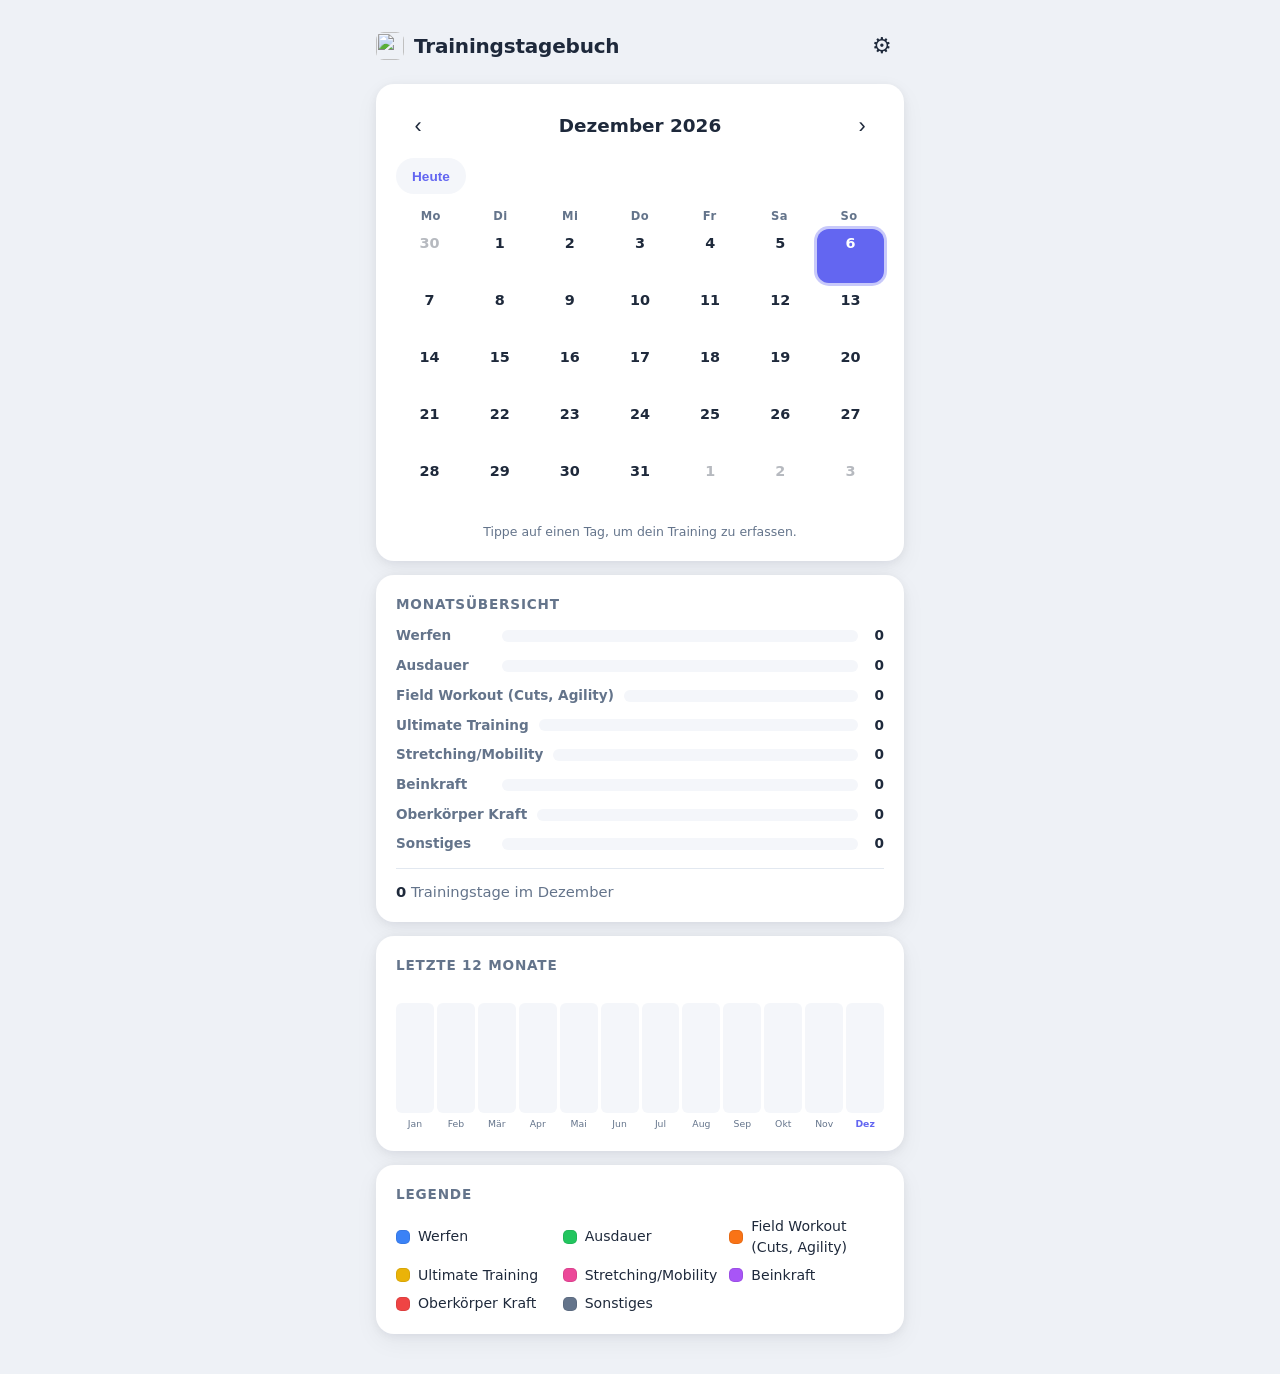
==== index.html @ 88069535 "initial commit" ====
<!DOCTYPE html>
<html lang="de">
<head>
  <meta charset="UTF-8">
  <!-- viewport-fit=cover: Notch/Safe-Area; resizes-content: Tastatur schiebt Sheet hoch -->
  <meta name="viewport" content="width=device-width, initial-scale=1, viewport-fit=cover, interactive-widget=resizes-content">
  <meta name="description" content="Persönliches Trainingstagebuch für Ultimate Frisbee">
  <!-- Theme-Farbe je Hell/Dunkel-Modus, damit installierte App "nativ" wirkt -->
  <meta name="theme-color" media="(prefers-color-scheme: light)" content="#eef1f6">
  <meta name="theme-color" media="(prefers-color-scheme: dark)" content="#0f1420">
  <meta name="mobile-web-app-capable" content="yes">
  <meta name="apple-mobile-web-app-capable" content="yes">
  <meta name="apple-mobile-web-app-status-bar-style" content="default">
  <link rel="manifest" href="manifest.webmanifest">
  <link rel="icon" href="icons/icon-192.png" type="image/png">
  <link rel="apple-touch-icon" href="icons/icon-192.png">
  <title>Trainingstagebuch</title>
  <link rel="stylesheet" href="style.css">
</head>
<body>

  <!-- Kopfbereich -->
  <header class="app-header">
    <div class="app-title">
      <img src="icons/icon-192.png" alt="" width="28" height="28" class="app-logo">
      <h1>Trainingstagebuch</h1>
    </div>
    <button id="btnSettings" class="icon-btn" aria-label="Einstellungen"
            title="Einstellungen &amp; Backup">&#9881;&#65038;</button>
  </header>

  <main>
    <!-- Kalender-Karte -->
    <section class="card" id="calendarCard" aria-label="Monatskalender">
      <div class="cal-nav">
        <button id="btnPrev" class="icon-btn" aria-label="Voriger Monat">&#8249;</button>
        <h2 id="monthLabel" class="month-label">–</h2>
        <button id="btnNext" class="icon-btn" aria-label="Nächster Monat">&#8250;</button>
      </div>
      <button id="btnToday" class="btn-today" type="button">Heute</button>

      <div class="weekday-row" aria-hidden="true">
        <span>Mo</span><span>Di</span><span>Mi</span><span>Do</span>
        <span>Fr</span><span>Sa</span><span>So</span>
      </div>
      <!-- Wochentage generiert app.js; Swipe links/rechts wechselt den Monat -->
      <div id="calGrid" class="cal-grid"></div>
      <p class="cal-hint" aria-hidden="true">Tippe auf einen Tag, um dein Training zu erfassen.</p>
    </section>

    <!-- Monats-Zusammenfassung -->
    <section class="card" aria-label="Monatsübersicht">
      <h2 class="card-title">Monatsübersicht</h2>
      <ul id="summary" class="summary"></ul>
      <p id="summaryTotal" class="summary-total"></p>
    </section>

    <!-- Verlauf: Balkendiagramm der letzten 12 Monate -->
    <section class="card" aria-label="Verlauf der letzten 12 Monate">
      <h2 class="card-title">Letzte 12 Monate</h2>
      <!-- Gestapelte Balken generiert app.js; Höhe = Einheiten, Farbe = Kategorie -->
      <div id="chart" class="chart"></div>
    </section>

    <!-- Legende -->
    <section class="card" aria-label="Legende">
      <h2 class="card-title">Legende</h2>
      <ul id="legend" class="legend"></ul>
    </section>
  </main>

  <!-- Bottom Sheet: Tag bearbeiten -->
  <div id="backdrop" class="backdrop" hidden></div>
  <div id="sheet" class="sheet" role="dialog" aria-modal="true"
       aria-labelledby="sheetDate" hidden>
    <!-- Griffzone: Wischen nach unten schließt das Sheet -->
    <div id="sheetDrag" class="sheet-drag">
      <div class="sheet-handle" aria-hidden="true"></div>
      <div class="sheet-head">
        <h2 id="sheetDate" class="sheet-date">–</h2>
        <button id="btnCloseSheet" class="icon-btn" aria-label="Schließen">&#10005;</button>
      </div>
    </div>
    <p class="sheet-sub">Was hast du trainiert?</p>
    <div id="chipGrid" class="chip-grid"></div>
    <!-- Detail-Textfeld pro ausgewählter Einheit (generiert app.js) -->
    <div id="detailArea" class="detail-area"></div>
  </div>

  <!-- Bottom Sheet: Einstellungen / Backup -->
  <div id="settingsBackdrop" class="backdrop" hidden></div>
  <div id="settingsSheet" class="sheet" role="dialog" aria-modal="true"
       aria-labelledby="settingsTitle" hidden>
    <div id="settingsSheetDrag" class="sheet-drag">
      <div class="sheet-handle" aria-hidden="true"></div>
      <div class="sheet-head">
        <h2 id="settingsTitle" class="sheet-date">Einstellungen</h2>
        <button id="btnCloseSettings" class="icon-btn" aria-label="Schließen">&#10005;</button>
      </div>
    </div>
    <div class="settings-body">
      <p class="settings-info" id="dataInfo"></p>
      <button id="btnExport" class="btn btn-primary" type="button">Daten exportieren</button>
      <button id="btnImport" class="btn" type="button">Daten importieren</button>
      <input id="fileImport" type="file" accept=".json,application/json" hidden>

      <!-- Bestätigung vor dem Import-Überschreiben -->
      <div id="importConfirm" class="import-confirm" hidden>
        <p id="importInfo" class="settings-info"></p>
        <div class="confirm-row">
          <button id="btnImportCancel" class="btn" type="button">Abbrechen</button>
          <button id="btnImportConfirm" class="btn btn-danger" type="button">Überschreiben</button>
        </div>
      </div>
    </div>
  </div>

  <!-- Kurze Statusmeldung (z. B. "Gespeichert", Import-Fehler) -->
  <div id="toast" class="toast" role="status" aria-live="polite" hidden></div>

  <script src="app.js"></script>
</body>
</html>
---- style.css ----
/* ============================================================
   Trainingstagebuch – Styles
   Mobile-first, Hell/Dunkel via prefers-color-scheme (CSS-Variablen)
   ============================================================ */

:root {
  --bg: #eef1f6;
  --surface: #ffffff;
  --surface-2: #f4f6fa;
  --text: #1e293b;
  --text-muted: #64748b;
  --border: #e2e8f0;
  --accent: #6366f1;
  --danger: #ef4444;
  --radius: 18px;
  --radius-sm: 12px;
  --shadow: 0 2px 10px rgba(15, 23, 42, 0.06), 0 8px 24px rgba(15, 23, 42, 0.05);
  --shadow-sheet: 0 -8px 30px rgba(15, 23, 42, 0.18);
  --today-ring: rgba(99, 102, 241, 0.35);
  color-scheme: light dark;
}

@media (prefers-color-scheme: dark) {
  :root {
    --bg: #0f1420;
    --surface: #1a2130;
    --surface-2: #232c3f;
    --text: #e6eaf2;
    --text-muted: #94a3b8;
    --border: #2c3650;
    --shadow: 0 2px 10px rgba(0, 0, 0, 0.25), 0 8px 24px rgba(0, 0, 0, 0.2);
    --shadow-sheet: 0 -8px 30px rgba(0, 0, 0, 0.5);
    --today-ring: rgba(129, 140, 248, 0.45);
  }
}

* { box-sizing: border-box; }

html, body { margin: 0; padding: 0; }

body {
  background: var(--bg);
  color: var(--text);
  font-family: system-ui, -apple-system, "Segoe UI", Roboto, "Helvetica Neue", Arial, sans-serif;
  font-size: 16px;
  line-height: 1.45;
  min-height: 100vh;
  /* Safe-Area: Notch & Systemleisten bei installierter App */
  padding: env(safe-area-inset-top) env(safe-area-inset-right)
           env(safe-area-inset-bottom) env(safe-area-inset-left);
  padding-bottom: calc(env(safe-area-inset-bottom) + 32px);
  -webkit-tap-highlight-color: transparent;
  transition: background 0.25s, color 0.25s;
}

/* ---------- Kopfbereich ---------- */

.app-header {
  display: flex;
  align-items: center;
  justify-content: space-between;
  padding: 16px 16px 8px;
  max-width: 560px;
  margin: 0 auto;
  padding-top: calc(env(safe-area-inset-top) + 16px);
}

.app-title { display: flex; align-items: center; gap: 10px; }

.app-logo { border-radius: 8px; }

.app-header h1 {
  font-size: 1.25rem;
  font-weight: 700;
  margin: 0;
  letter-spacing: -0.01em;
}

.icon-btn {
  min-width: 44px;
  min-height: 44px;
  border: none;
  background: transparent;
  color: var(--text);
  font-size: 1.35rem;
  line-height: 1;
  border-radius: 50%;
  display: inline-flex;
  align-items: center;
  justify-content: center;
  cursor: pointer;
  transition: background 0.15s, transform 0.1s;
}

.icon-btn:active { background: var(--surface-2); transform: scale(0.92); }

/* ---------- Karten ---------- */

main {
  max-width: 560px;
  margin: 0 auto;
  padding: 8px 16px;
  display: flex;
  flex-direction: column;
  gap: 14px;
}

.card {
  background: var(--surface);
  border-radius: var(--radius);
  box-shadow: var(--shadow);
  padding: 16px;
  transition: background 0.25s;
}

.card-title {
  margin: 0 0 12px;
  font-size: 0.85rem;
  font-weight: 700;
  text-transform: uppercase;
  letter-spacing: 0.06em;
  color: var(--text-muted);
}

/* ---------- Kalender ---------- */

.cal-nav {
  display: flex;
  align-items: center;
  justify-content: space-between;
  gap: 8px;
}

.month-label {
  margin: 0;
  font-size: 1.15rem;
  font-weight: 700;
  text-align: center;
  flex: 1;
}

.btn-today {
  margin-top: 10px;
  min-height: 36px;
  padding: 4px 16px;
  border: none;
  border-radius: 999px;
  background: var(--surface-2);
  color: var(--accent);
  font-weight: 700;
  font-size: 0.85rem;
  cursor: pointer;
  transition: transform 0.1s, filter 0.15s;
}

.btn-today:active { transform: scale(0.94); }

.weekday-row {
  display: grid;
  grid-template-columns: repeat(7, 1fr);
  margin-top: 14px;
  margin-bottom: 4px;
}

.weekday-row span {
  text-align: center;
  font-size: 0.72rem;
  font-weight: 700;
  color: var(--text-muted);
  letter-spacing: 0.04em;
}

.cal-grid {
  display: grid;
  grid-template-columns: repeat(7, 1fr);
  gap: 3px;
}

.day {
  position: relative;
  border: none;
  background: transparent;
  color: var(--text);
  border-radius: var(--radius-sm);
  min-height: 44px;
  padding: 4px 0 5px;
  display: flex;
  flex-direction: column;
  align-items: center;
  justify-content: flex-start;
  gap: 3px;
  cursor: pointer;
  font: inherit;
  transition: background 0.15s, transform 0.1s;
}

.day:active { background: var(--surface-2); transform: scale(0.93); }

.day .num { font-size: 0.9rem; font-weight: 600; }

.day.outside { opacity: 0.32; }

.day.today {
  background: var(--accent);
  color: #fff;
  box-shadow: 0 0 0 3px var(--today-ring);
}

/* Punkte pro Workout-Typ */
.dots {
  display: flex;
  gap: 3px;
  flex-wrap: wrap;
  justify-content: center;
  max-width: 100%;
}

.dot {
  width: 7px;
  height: 7px;
  border-radius: 50%;
  flex: none;
}

.cal-hint {
  margin: 12px 4px 0;
  font-size: 0.78rem;
  color: var(--text-muted);
  text-align: center;
}

/* ---------- Legende ---------- */

.legend {
  list-style: none;
  margin: 0;
  padding: 0;
  display: grid;
  grid-template-columns: repeat(auto-fill, minmax(150px, 1fr));
  gap: 8px 12px;
}

.legend li {
  display: flex;
  align-items: center;
  gap: 8px;
  font-size: 0.88rem;
  font-weight: 500;
}

.swatch {
  width: 14px;
  height: 14px;
  border-radius: 5px;
  flex: none;
  box-shadow: inset 0 0 0 1px rgba(0, 0, 0, 0.08);
}

/* ---------- Monatsübersicht ---------- */

.summary {
  list-style: none;
  margin: 0;
  padding: 0;
  display: flex;
  flex-direction: column;
  gap: 10px;
}

.summary li {
  display: grid;
  grid-template-columns: minmax(96px, auto) 1fr auto;
  align-items: center;
  gap: 10px;
  font-size: 0.85rem;
}

.summary .label {
  color: var(--text-muted);
  font-weight: 600;
  white-space: nowrap;
  overflow: hidden;
  text-overflow: ellipsis;
}

.bar-track {
  background: var(--surface-2);
  border-radius: 999px;
  height: 12px;
  overflow: hidden;
}

.bar {
  display: block;
  height: 100%;
  border-radius: 999px;
  min-width: 0;
  transition: width 0.4s cubic-bezier(0.2, 0.8, 0.3, 1);
}

.summary .count {
  font-variant-numeric: tabular-nums;
  font-weight: 700;
  min-width: 1.2em;
  text-align: right;
}

.summary-total {
  margin: 14px 0 0;
  padding-top: 12px;
  border-top: 1px solid var(--border);
  font-size: 0.92rem;
  color: var(--text-muted);
}

.summary-total .num { color: var(--text); font-weight: 700; }

/* ---------- Backdrop & Bottom Sheets ---------- */

.backdrop {
  position: fixed;
  inset: 0;
  background: rgba(10, 15, 28, 0.5);
  opacity: 0;
  transition: opacity 0.25s;
  z-index: 40;
}

.backdrop.visible { opacity: 1; }

.sheet {
  position: fixed;
  left: 0;
  right: 0;
  bottom: 0;
  z-index: 50;
  background: var(--surface);
  border-radius: 22px 22px 0 0;
  box-shadow: var(--shadow-sheet);
  padding: 10px 18px calc(env(safe-area-inset-bottom) + 20px);
  max-width: 560px;
  margin: 0 auto;
  max-height: 88dvh;      /* lange Inhalte (viele Chips + Details) scrollbar */
  overflow-y: auto;
  overscroll-behavior: contain;
  transform: translateY(100%);
  transition: transform 0.28s cubic-bezier(0.32, 0.72, 0.3, 1);
  touch-action: pan-y;
}

.sheet.open { transform: translateY(0); }

/* Griffzone: nur hier startet das Wischen nach unten */
.sheet-drag { touch-action: none; }

.sheet-handle {
  width: 44px;
  height: 5px;
  border-radius: 999px;
  background: var(--border);
  margin: 4px auto 12px;
}

.sheet-head {
  display: flex;
  align-items: center;
  justify-content: space-between;
  gap: 8px;
}

.sheet-date {
  margin: 0;
  font-size: 1.15rem;
  font-weight: 700;
}

.sheet-sub {
  margin: 4px 0 14px;
  font-size: 0.88rem;
  color: var(--text-muted);
}

/* ---------- Typ-Chips ---------- */

.chip-grid {
  display: grid;
  grid-template-columns: repeat(2, 1fr);
  gap: 10px;
}

.chip {
  --chip-color: var(--accent);
  position: relative;
  min-height: 52px;
  border: 2px solid var(--chip-color);
  border-radius: 16px;
  background: transparent;
  color: var(--chip-color);
  font: inherit;
  font-size: 0.88rem;
  font-weight: 600;
  line-height: 1.25;
  padding: 8px 12px;
  display: flex;
  align-items: center;
  gap: 8px;
  cursor: pointer;
  transition: background 0.15s, color 0.15s, transform 0.1s;
}

.chip:active { transform: scale(0.95); }

.chip .check {
  width: 22px;
  height: 22px;
  border-radius: 50%;
  border: 2px solid currentColor;
  flex: none;
  display: inline-flex;
  align-items: center;
  justify-content: center;
  transition: background 0.15s, border-color 0.15s;
}

.chip .mark {
  font-size: 0.8rem;
  font-weight: 800;
  line-height: 1;
  opacity: 0;
  transform: scale(0.4);
  transition: opacity 0.15s, transform 0.18s cubic-bezier(0.3, 1.6, 0.5, 1);
}

.chip.selected {
  background: var(--chip-color);
  color: #fff;
}

.chip.selected .check {
  background: rgba(255, 255, 255, 0.25);
  border-color: transparent;
}

.chip.selected .mark {
  opacity: 1;
  transform: scale(1);
}

/* ---------- 12-Monats-Diagramm ---------- */

.chart {
  display: flex;
  align-items: flex-end;
  gap: 3px;
  margin-top: 4px;
}

.chart-col {
  flex: 1 1 0;
  min-width: 0;
  display: flex;
  flex-direction: column;
  align-items: center;
  gap: 4px;
}

/* Gesamtzahl über dem Balken (fixe Höhe, damit alle Balken gleich ausgerichtet sind) */
.chart-total {
  min-height: 1.1em;
  font-size: 0.62rem;
  font-weight: 700;
  color: var(--text-muted);
  font-variant-numeric: tabular-nums;
}

/* Gestapelter Balken: unterste Kategorie = erste in TYPES */
.chart-bar {
  width: 100%;
  height: 110px;
  border-radius: 6px;
  overflow: hidden;
  background: var(--surface-2);
  display: flex;
  flex-direction: column-reverse;
}

.chart-seg {
  width: 100%;
  min-height: 3px;  /* auch 1 Einheit bleibt sichtbar */
  flex: none;
}

.chart-label {
  font-size: 0.58rem;
  color: var(--text-muted);
  white-space: nowrap;
}

.chart-label.current {
  color: var(--accent);
  font-weight: 700;
}

/* ---------- Detail-Textfelder im Tages-Sheet ---------- */

.detail-area {
  margin-top: 14px;
  display: flex;
  flex-direction: column;
  gap: 12px;
}

.detail-item { display: flex; flex-direction: column; gap: 6px; }

.detail-label {
  display: flex;
  align-items: center;
  gap: 8px;
  font-size: 0.82rem;
  font-weight: 600;
}

.detail-input {
  width: 100%;
  min-height: 48px;
  padding: 10px 12px;
  border: 1px solid var(--border);
  border-radius: 12px;
  background: var(--surface-2);
  color: var(--text);
  font: inherit;
  font-size: 0.9rem;
  line-height: 1.4;
  resize: none;
  transition: border-color 0.15s;
}

.detail-input:focus {
  outline: none;
  border-color: var(--accent);
}

/* ---------- Einstellungen ---------- */

.settings-body {
  display: flex;
  flex-direction: column;
  gap: 10px;
  margin-top: 14px;
}

.settings-info {
  margin: 0 0 4px;
  font-size: 0.88rem;
  color: var(--text-muted);
}

.btn {
  min-height: 48px;
  border: none;
  border-radius: 14px;
  background: var(--surface-2);
  color: var(--text);
  font: inherit;
  font-size: 0.95rem;
  font-weight: 700;
  padding: 10px 16px;
  cursor: pointer;
  transition: transform 0.1s, filter 0.15s;
}

.btn:active { transform: scale(0.97); filter: brightness(0.96); }

.btn-primary { background: var(--accent); color: #fff; }

.btn-danger { background: var(--danger); color: #fff; }

.import-confirm {
  border: 1px solid var(--border);
  border-radius: var(--radius-sm);
  padding: 14px;
  background: var(--surface-2);
  display: flex;
  flex-direction: column;
  gap: 10px;
}

.confirm-row { display: grid; grid-template-columns: 1fr 1fr; gap: 10px; }

/* ---------- Toast ---------- */

.toast {
  position: fixed;
  left: 50%;
  bottom: calc(env(safe-area-inset-bottom) + 24px);
  transform: translateX(-50%) translateY(8px);
  z-index: 60;
  background: var(--text);
  color: var(--bg);
  font-size: 0.85rem;
  font-weight: 600;
  padding: 10px 18px;
  border-radius: 999px;
  box-shadow: 0 6px 20px rgba(0, 0, 0, 0.25);
  opacity: 0;
  transition: opacity 0.25s, transform 0.25s;
  pointer-events: none;
  max-width: 90vw;
  text-align: center;
}

.toast.visible { opacity: 1; transform: translateX(-50%) translateY(0); }

/* ---------- Desktop-Leichtgewicht ---------- */

@media (min-width: 700px) {
  .app-header { padding-top: calc(env(safe-area-inset-top) + 24px); }
  .card { padding: 20px; }
  .day { min-height: 54px; }
  /* Sheets zentriert statt als Rand-an-Rand-Bottom-Sheet */
  .sheet {
    bottom: auto;
    top: 50%;
    left: 50%;
    right: auto;
    width: 420px;
    border-radius: 22px;
    transform: translate(-50%, -46%) scale(0.96);
    opacity: 0;
    transition: transform 0.25s, opacity 0.2s;
  }
  .sheet.open { transform: translate(-50%, -50%) scale(1); opacity: 1; }
  .sheet-handle { display: none; }
}

/* Bewegung reduzieren, wenn gewünscht */
@media (prefers-reduced-motion: reduce) {
  .sheet, .backdrop, .chip, .bar, .toast { transition: none; }
}
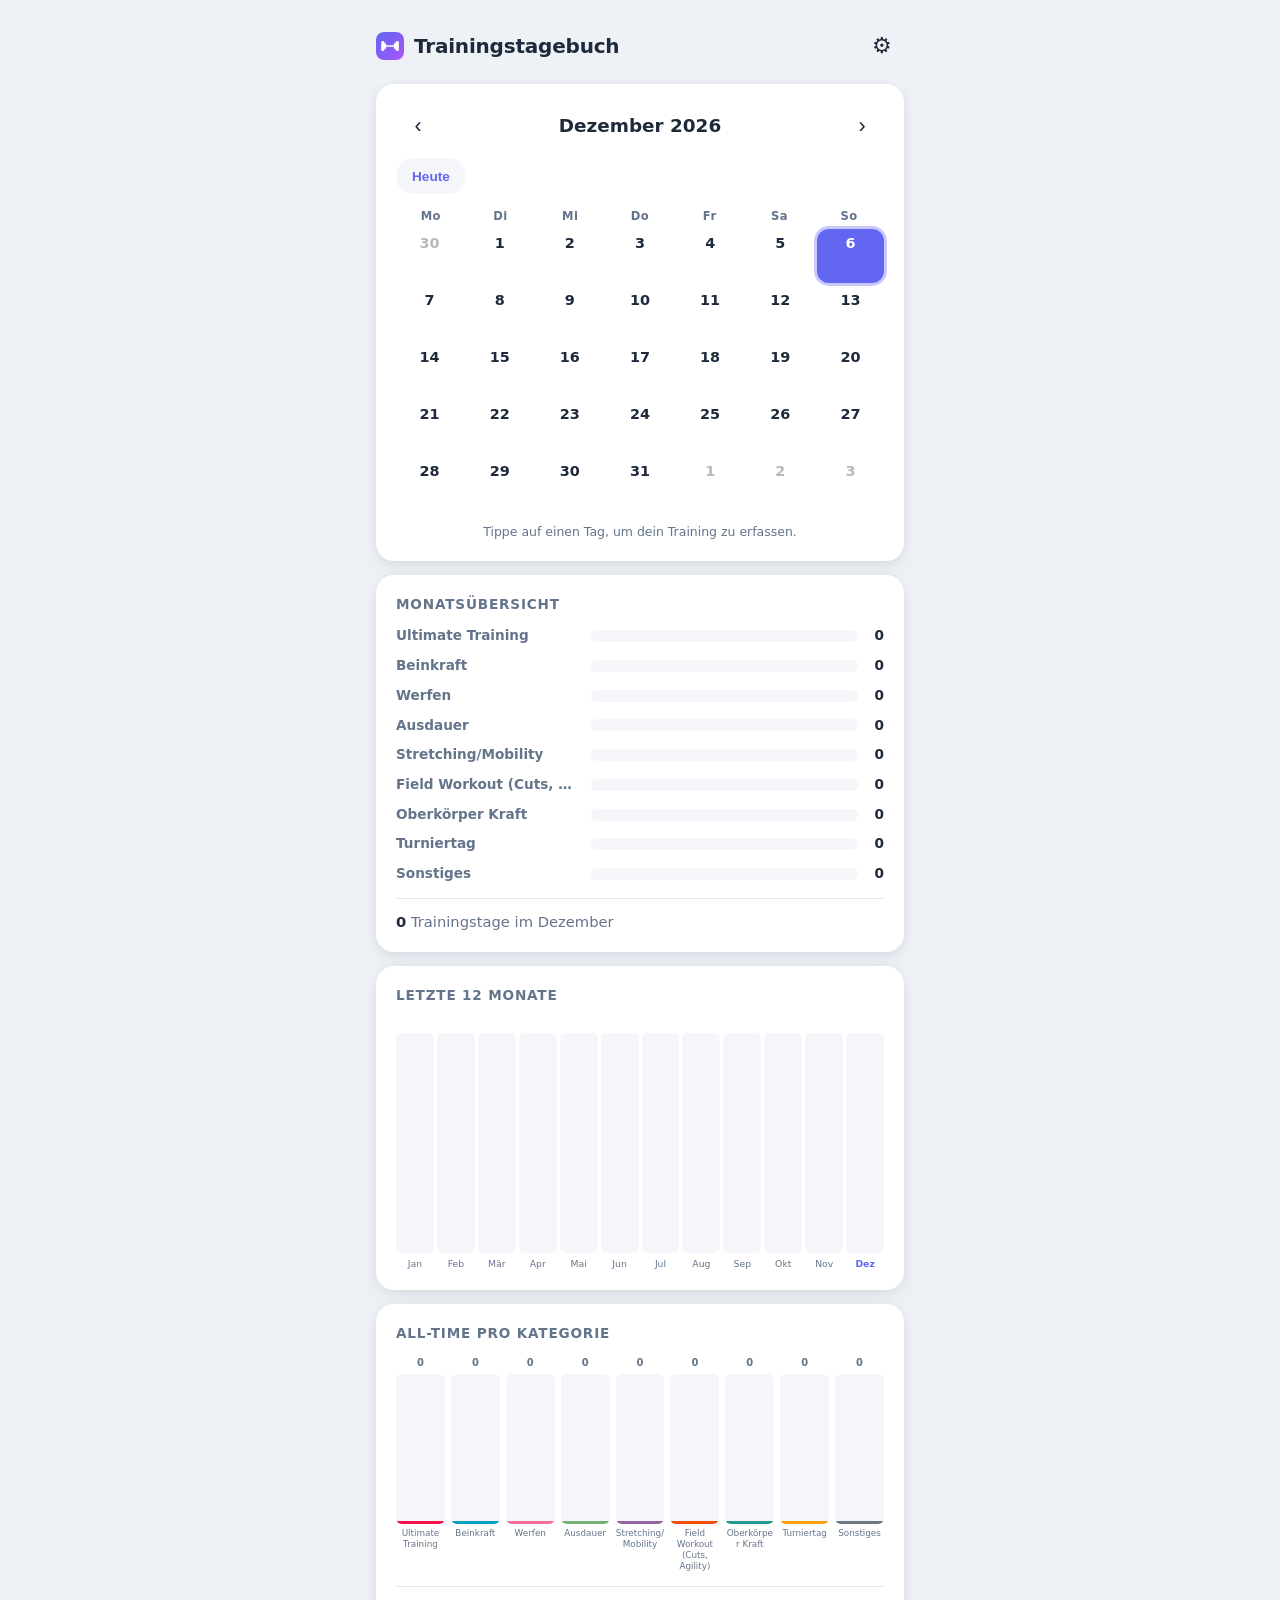
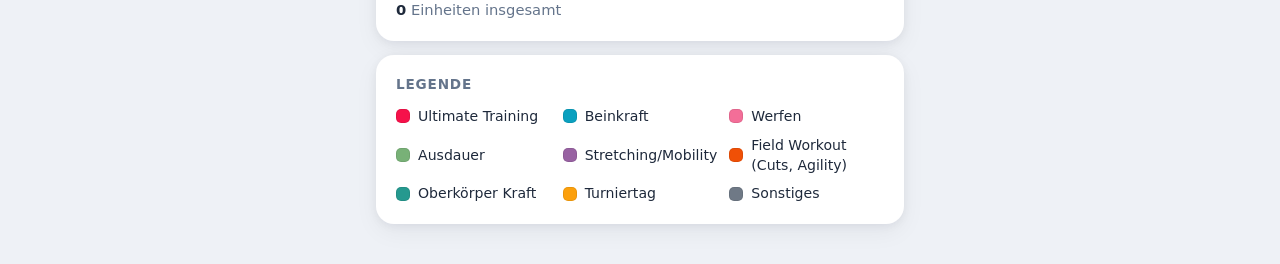
==== commit 1711bb62: "Colors, visuals, all time stats" ====
--- a/index.html
+++ b/index.html
@@ -62,6 +62,14 @@
       <div id="chart" class="chart"></div>
     </section>
 
+    <!-- All-Time: Balkendiagramm aller Kategorien -->
+    <section class="card" aria-label="Trainings All-Time pro Kategorie">
+      <h2 class="card-title">All-Time pro Kategorie</h2>
+      <!-- Balken generiert app.js; Höhe = Einheiten all-time, Farbe = Kategorie -->
+      <div id="chartAllTime" class="chart-cats"></div>
+      <p id="chartAllTimeTotal" class="summary-total"></p>
+    </section>
+
     <!-- Legende -->
     <section class="card" aria-label="Legende">
       <h2 class="card-title">Legende</h2>
--- a/style.css
+++ b/style.css
@@ -267,9 +267,12 @@
   gap: 10px;
 }
 
+/* Feste Label-Breite relativ zur Kartenbreite, damit die Balken
+   aller Zeilen an derselben x-Position starten (unabhängig von der
+   Länge des Kategorie-Names). */
 .summary li {
   display: grid;
-  grid-template-columns: minmax(96px, auto) 1fr auto;
+  grid-template-columns: minmax(96px, 38%) 1fr auto;
   align-items: center;
   gap: 10px;
   font-size: 0.85rem;
@@ -476,7 +479,7 @@
 /* Gestapelter Balken: unterste Kategorie = erste in TYPES */
 .chart-bar {
   width: 100%;
-  height: 110px;
+  height: 220px;
   border-radius: 6px;
   overflow: hidden;
   background: var(--surface-2);
@@ -499,6 +502,60 @@
 .chart-label.current {
   color: var(--accent);
   font-weight: 700;
+}
+
+/* ---------- All-Time-Diagramm ---------- */
+
+/* Alle Kategorien auf der x-Achse, Balkenhöhe = Einheiten all-time */
+.chart-cats {
+  display: flex;
+  align-items: stretch;
+  gap: 6px;
+  margin-top: 4px;
+}
+
+.cat-col {
+  flex: 1 1 0;
+  min-width: 0;
+  display: flex;
+  flex-direction: column;
+  align-items: center;
+  gap: 4px;
+}
+
+/* Anzahl über dem Balken (fixe Höhe wie .chart-total) */
+.cat-total {
+  min-height: 1.1em;
+  font-size: 0.62rem;
+  font-weight: 700;
+  color: var(--text-muted);
+  font-variant-numeric: tabular-nums;
+}
+
+/* Balkenbereich: fixe Höhe, Balken unten bündig */
+.cat-bar-area {
+  width: 100%;
+  height: 150px;
+  border-radius: 6px;
+  overflow: hidden;
+  background: var(--surface-2);
+  display: flex;
+  align-items: flex-end;
+}
+
+.cat-bar {
+  width: 100%;
+  min-height: 3px;  /* auch 1 Einheit bleibt sichtbar */
+  transition: height 0.4s cubic-bezier(0.2, 0.8, 0.3, 1);
+}
+
+/* Kategorienamen unter dem Balken (umbrechend, damit lange Namen passen) */
+.cat-label {
+  font-size: 0.55rem;
+  line-height: 1.25;
+  color: var(--text-muted);
+  text-align: center;
+  overflow-wrap: anywhere;
 }
 
 /* ---------- Detail-Textfelder im Tages-Sheet ---------- */
